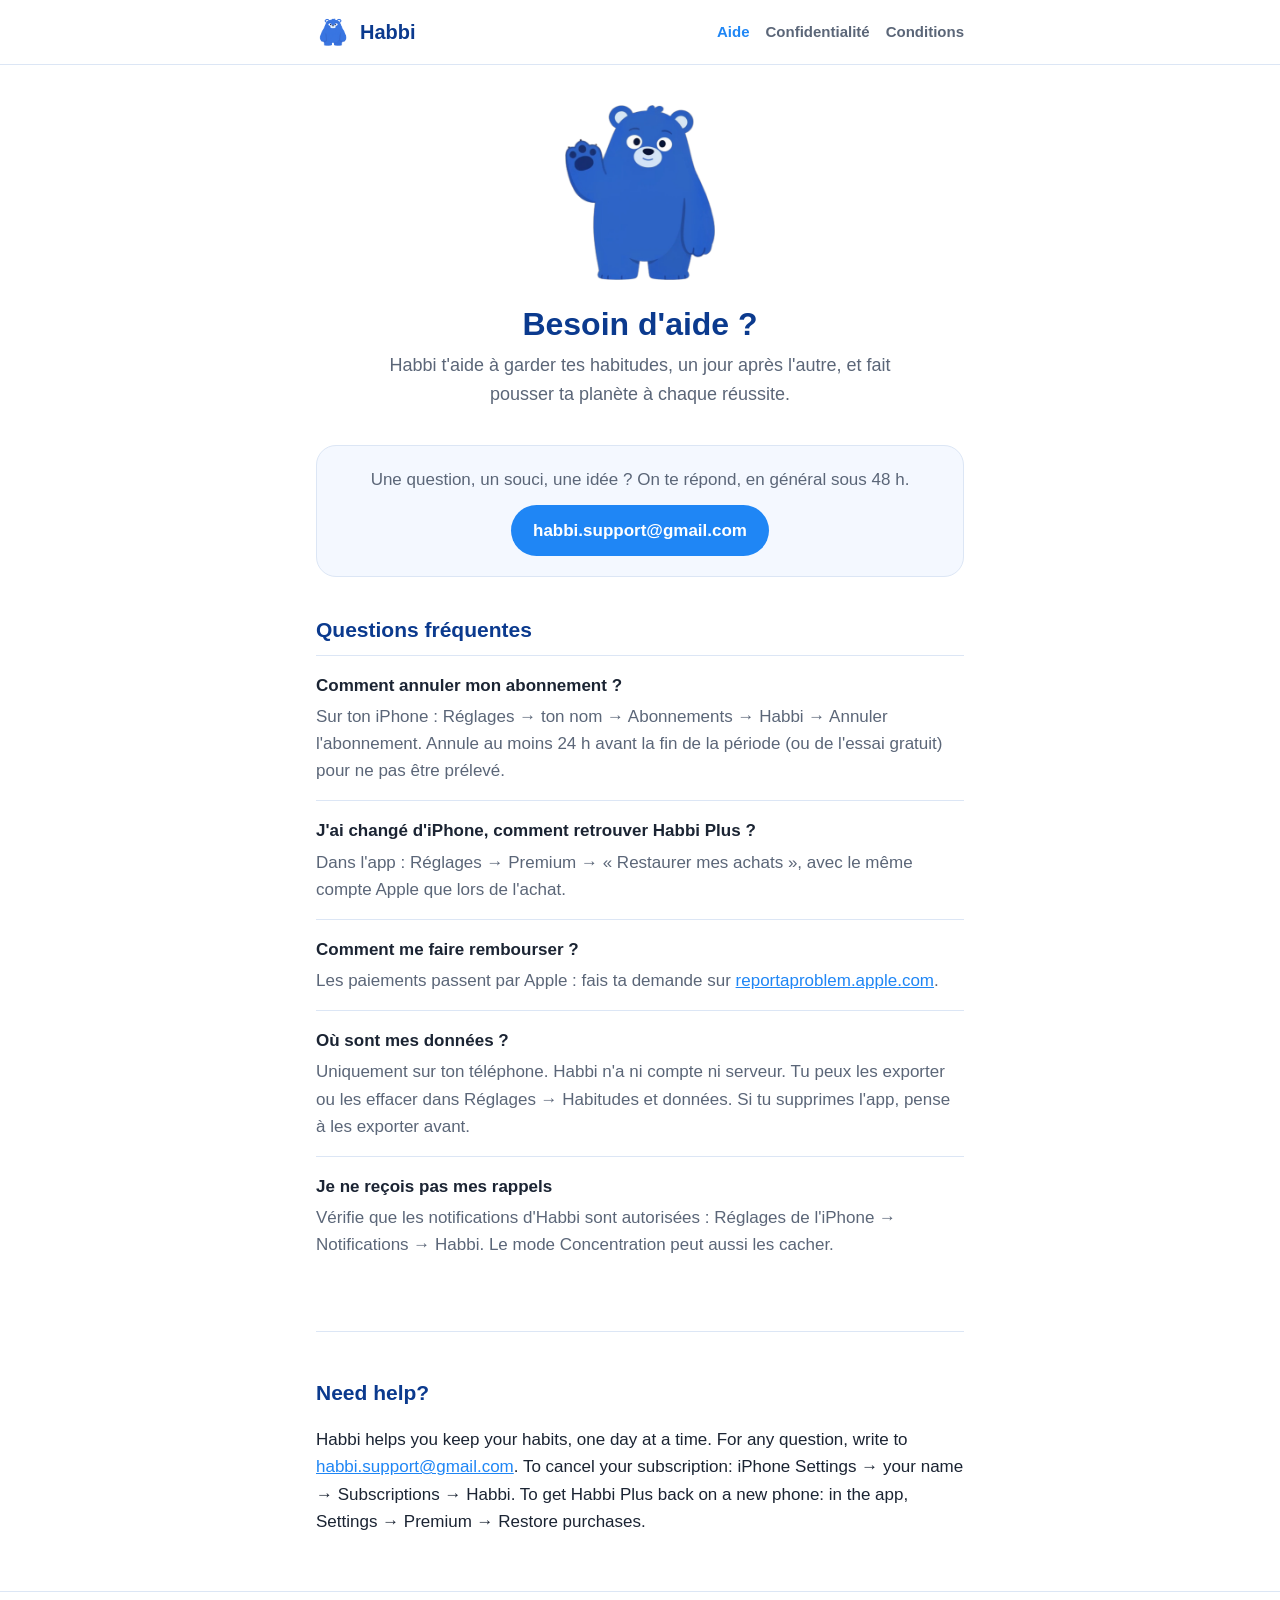
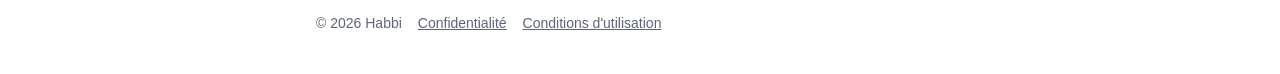
==== index.html @ fc19c70e "Site Habbi : aide, confidentialité, conditions Co-Authored-By: Claude Opus 5.5 <noreply@anthropic.co" ====
<!doctype html>
<html lang="fr">
<head>
  <meta charset="utf-8">
  <meta name="viewport" content="width=device-width, initial-scale=1">
  <title>Habbi · Aide</title>
  <meta name="description" content="Habbi, l'app qui t'aide à garder tes habitudes. Aide, contact et questions fréquentes.">
  <link rel="icon" href="favicon.png">
  <link rel="apple-touch-icon" href="favicon.png">
  <link rel="stylesheet" href="style.css">
</head>
<body>
  <header>
    <div class="wrap">
      <a class="logo" href="./"><img src="favicon.png" alt="">Habbi</a>
      <nav>
        <a href="./" aria-current="page">Aide</a>
        <a href="confidentialite.html">Confidentialité</a>
        <a href="conditions.html">Conditions</a>
      </nav>
    </div>
  </header>

  <main class="wrap">
    <section class="hero">
      <img src="habbi.png" alt="Habbi, l'ourson bleu, fait coucou">
      <h1>Besoin d'aide ?</h1>
      <p class="lead">Habbi t'aide à garder tes habitudes, un jour après l'autre, et fait pousser ta planète à chaque réussite.</p>
    </section>

    <section class="contact">
      <p>Une question, un souci, une idée ? On te répond, en général sous 48 h.</p>
      <a class="button" href="mailto:habbi.support@gmail.com?subject=Habbi%20%3A%20aide">habbi.support@gmail.com</a>
    </section>

    <h2>Questions fréquentes</h2>
    <div class="faq">
      <div>
        <h3>Comment annuler mon abonnement ?</h3>
        <p>Sur ton iPhone : Réglages → ton nom → Abonnements → Habbi → Annuler l'abonnement. Annule au moins 24 h avant la fin de la période (ou de l'essai gratuit) pour ne pas être prélevé.</p>
      </div>
      <div>
        <h3>J'ai changé d'iPhone, comment retrouver Habbi Plus ?</h3>
        <p>Dans l'app : Réglages → Premium → « Restaurer mes achats », avec le même compte Apple que lors de l'achat.</p>
      </div>
      <div>
        <h3>Comment me faire rembourser ?</h3>
        <p>Les paiements passent par Apple : fais ta demande sur <a href="https://reportaproblem.apple.com">reportaproblem.apple.com</a>.</p>
      </div>
      <div>
        <h3>Où sont mes données ?</h3>
        <p>Uniquement sur ton téléphone. Habbi n'a ni compte ni serveur. Tu peux les exporter ou les effacer dans Réglages → Habitudes et données. Si tu supprimes l'app, pense à les exporter avant.</p>
      </div>
      <div>
        <h3>Je ne reçois pas mes rappels</h3>
        <p>Vérifie que les notifications d'Habbi sont autorisées : Réglages de l'iPhone → Notifications → Habbi. Le mode Concentration peut aussi les cacher.</p>
      </div>
    </div>

    <section class="lang" lang="en">
      <h2>Need help?</h2>
      <p>Habbi helps you keep your habits, one day at a time. For any question, write to <a href="mailto:habbi.support@gmail.com">habbi.support@gmail.com</a>. To cancel your subscription: iPhone Settings → your name → Subscriptions → Habbi. To get Habbi Plus back on a new phone: in the app, Settings → Premium → Restore purchases.</p>
    </section>
  </main>

  <footer>
    <div class="wrap">
      <span>© 2026 Habbi</span>
      <a href="confidentialite.html">Confidentialité</a>
      <a href="conditions.html">Conditions d'utilisation</a>
    </div>
  </footer>
</body>
</html>
---- style.css ----
:root {
  --bleu: #1F86F5;
  --nuit: #0B3A8E;
  --ciel: #EEF5FF;
  --soleil: #FFD24A;
  --bg: #FFFFFF;
  --card: #F4F8FF;
  --text: #1B2433;
  --muted: #5B6678;
  --line: #DCE6F5;
  --link: #1F86F5;
}
@media (prefers-color-scheme: dark) {
  :root {
    --bg: #0A1426;
    --card: #12213B;
    --text: #E8EEF8;
    --muted: #9AA8BF;
    --line: #22355A;
    --nuit: #CFE2FF;
    --link: #6FB3FF;
  }
}
* { box-sizing: border-box; }
html { -webkit-text-size-adjust: 100%; }
body {
  margin: 0;
  background: var(--bg);
  color: var(--text);
  font: 17px/1.6 ui-rounded, -apple-system, BlinkMacSystemFont, "SF Pro Rounded", "Segoe UI", Roboto, sans-serif;
}
a { color: var(--link); }
.wrap { max-width: 680px; margin: 0 auto; padding: 0 16px; }

header { border-bottom: 1px solid var(--line); }
header .wrap { display: flex; align-items: center; justify-content: space-between; gap: 12px; height: 64px; }
.logo { display: flex; align-items: center; gap: 10px; text-decoration: none; color: var(--nuit); font-weight: 800; font-size: 20px; }
.logo img { width: 34px; height: 34px; border-radius: 10px; }
nav { display: flex; gap: 16px; font-size: 15px; }
nav a { text-decoration: none; color: var(--muted); font-weight: 600; }
nav a[aria-current="page"] { color: var(--bleu); }

.hero { text-align: center; padding: 40px 0 8px; }
.hero img { width: 150px; height: auto; }
h1 { color: var(--nuit); font-size: 32px; line-height: 1.2; margin: 16px 0 8px; font-weight: 800; }
.lead { color: var(--muted); font-size: 18px; margin: 0 auto; max-width: 30em; }
h2 { color: var(--nuit); font-size: 21px; margin: 36px 0 8px; font-weight: 800; }
h3 { font-size: 17px; margin: 0 0 4px; }

.contact {
  background: var(--card); border: 1px solid var(--line); border-radius: 20px;
  padding: 20px; margin: 28px 0; text-align: center;
}
.contact p { margin: 0 0 12px; color: var(--muted); }
.button {
  display: inline-block; background: var(--bleu); color: #fff; text-decoration: none;
  font-weight: 700; padding: 12px 22px; border-radius: 999px; word-break: break-all;
}
.faq > div { border-top: 1px solid var(--line); padding: 16px 0; }
.faq p { margin: 0; color: var(--muted); }

.doc h2 { font-size: 18px; margin-top: 28px; }
.doc p, .doc li { color: var(--text); }
.updated { color: var(--muted); font-size: 15px; }
.lang { margin-top: 56px; padding-top: 8px; border-top: 1px solid var(--line); }

footer { margin: 56px 0 0; border-top: 1px solid var(--line); padding: 20px 0 40px; color: var(--muted); font-size: 14px; }
footer .wrap { display: flex; flex-wrap: wrap; gap: 8px 16px; }
footer a { color: var(--muted); }

@media (max-width: 420px) {
  nav { gap: 12px; font-size: 14px; }
  h1 { font-size: 27px; }
}
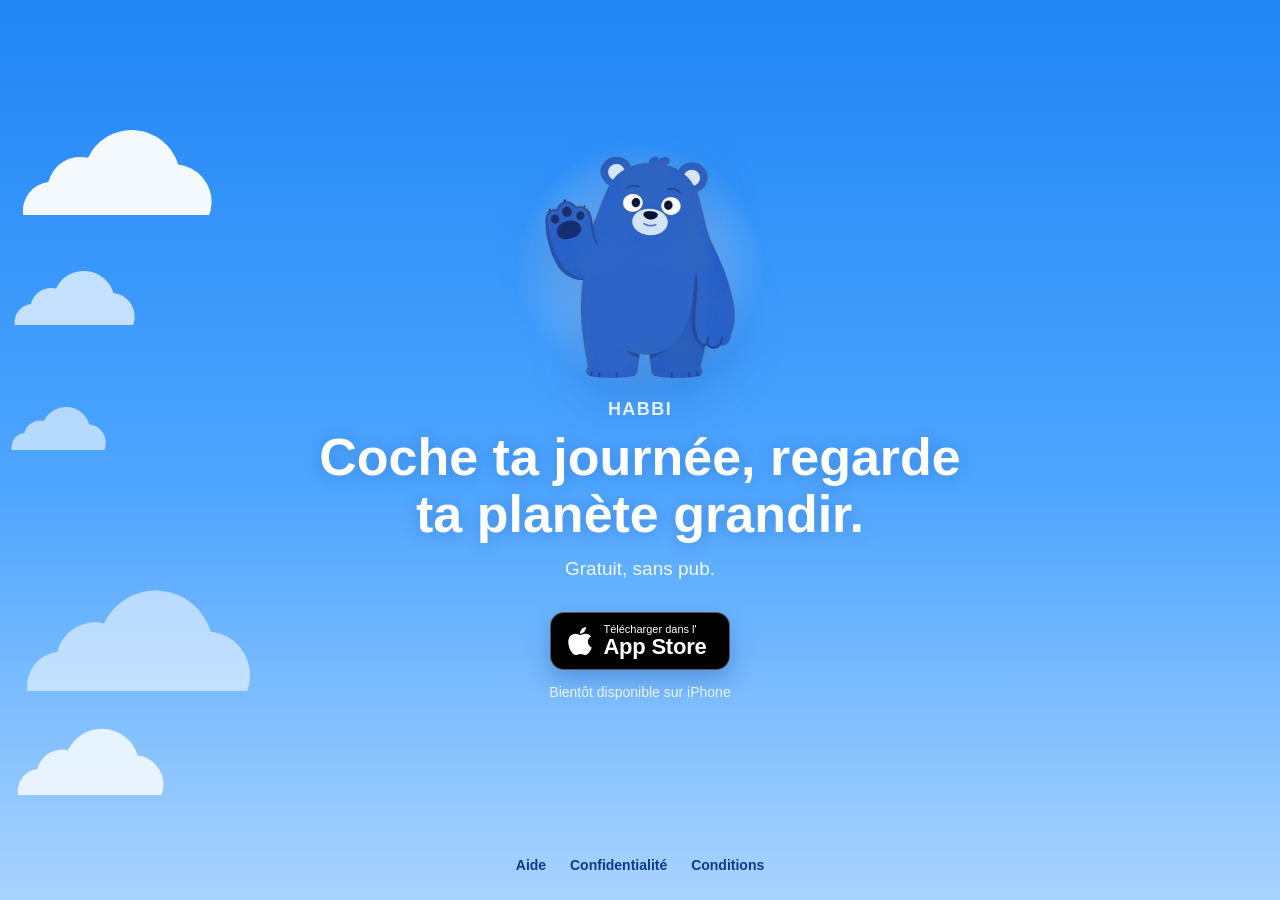
==== commit a6c74a29: "Accueil : ciel bleu, nuages, App Store ; aide déplacée, mode clair seul Co-Authored-By: Claude Opus " ====
--- a/index.html
+++ b/index.html
@@ -2,73 +2,117 @@
 <html lang="fr">
 <head>
   <meta charset="utf-8">
-  <meta name="viewport" content="width=device-width, initial-scale=1">
-  <title>Habbi · Aide</title>
-  <meta name="description" content="Habbi, l'app qui t'aide à garder tes habitudes. Aide, contact et questions fréquentes.">
+  <meta name="viewport" content="width=device-width, initial-scale=1, viewport-fit=cover">
+  <meta name="color-scheme" content="light">
+  <meta name="theme-color" content="#1F86F5">
+  <title>Habbi · Tes habitudes, ta planète</title>
+  <meta name="description" content="Coche ta journée, regarde ta planète grandir. Habbi, l'app iPhone pour garder tes habitudes. Gratuit, sans pub.">
+  <meta property="og:title" content="Habbi">
+  <meta property="og:description" content="Coche ta journée, regarde ta planète grandir.">
+  <meta property="og:image" content="https://tophile7.github.io/habbi/habbi.png">
   <link rel="icon" href="favicon.png">
   <link rel="apple-touch-icon" href="favicon.png">
-  <link rel="stylesheet" href="style.css">
+  <style>
+    * { box-sizing: border-box; }
+    html, body { margin: 0; height: 100%; }
+    body {
+      min-height: 100svh;
+      background: linear-gradient(180deg, #1F86F5 0%, #4FA6FF 55%, #A9D3FF 100%);
+      background-color: #1F86F5;
+      color: #fff;
+      font: 17px/1.5 ui-rounded, -apple-system, BlinkMacSystemFont, "SF Pro Rounded", "Segoe UI", Roboto, sans-serif;
+      overflow-x: hidden;
+      display: flex; flex-direction: column;
+    }
+
+    /* Nuages qui passent */
+    .sky { position: fixed; inset: 0; pointer-events: none; overflow: hidden; }
+    .cloud {
+      position: absolute; left: 0; width: 180px; height: auto; color: #fff;
+      animation: drift linear infinite; will-change: transform;
+    }
+    .c1 { top: 8%;  width: 220px; opacity: .95; animation-duration: 60s; animation-delay: -10s; }
+    .c2 { top: 26%; width: 140px; opacity: .7;  animation-duration: 80s; animation-delay: -45s; }
+    .c3 { top: 58%; width: 260px; opacity: .55; animation-duration: 95s; animation-delay: -20s; }
+    .c4 { top: 76%; width: 170px; opacity: .8;  animation-duration: 70s; animation-delay: -60s; }
+    .c5 { top: 42%; width: 110px; opacity: .6;  animation-duration: 55s; animation-delay: -30s; }
+    @keyframes drift {
+      from { transform: translateX(-300px); }
+      to   { transform: translateX(calc(100vw + 40px)); }
+    }
+
+    main {
+      position: relative; flex: 1;
+      display: flex; flex-direction: column; align-items: center; justify-content: center;
+      text-align: center; padding: 48px 16px 24px;
+    }
+    .bear { width: 190px; height: auto; animation: float 4s ease-in-out infinite; filter: drop-shadow(0 18px 24px rgba(11,58,142,.25)); position: relative; }
+    .halo { position: relative; display: grid; place-items: center; }
+    .halo::before { content: ""; position: absolute; width: 260px; height: 260px; border-radius: 50%; background: radial-gradient(circle, rgba(255,255,255,.55) 0%, rgba(255,255,255,0) 68%); }
+    @keyframes float { 50% { transform: translateY(-10px); } }
+    .name { margin: 18px 0 0; font-size: 18px; font-weight: 800; letter-spacing: .08em; text-transform: uppercase; opacity: .85; }
+    h1 {
+      margin: 6px 0 12px; max-width: 13em;
+      font-size: clamp(32px, 8vw, 52px); line-height: 1.1; font-weight: 800;
+      text-shadow: 0 2px 16px rgba(11,58,142,.25);
+    }
+    .sub { margin: 0 0 28px; font-size: 19px; opacity: .92; }
+
+    .store {
+      display: inline-flex; align-items: center; gap: 10px;
+      background: #000; color: #fff; text-decoration: none;
+      padding: 10px 22px 10px 16px; border-radius: 14px; border: 1px solid rgba(255,255,255,.35);
+      box-shadow: 0 10px 24px rgba(11,58,142,.3);
+      transition: transform .15s ease;
+    }
+    .store:hover { transform: translateY(-2px); }
+    .store svg { width: 26px; height: 32px; flex: none; }
+    .store span { display: flex; flex-direction: column; align-items: flex-start; line-height: 1.1; }
+    .store small { font-size: 11px; }
+    .store b { font-size: 22px; font-weight: 600; letter-spacing: -.01em; }
+    .soon { margin: 12px 0 0; font-size: 14px; opacity: .85; }
+
+    footer { position: relative; padding: 20px 16px calc(24px + env(safe-area-inset-bottom)); text-align: center; font-size: 14px; }
+    footer a { color: #0B3A8E; text-decoration: none; font-weight: 700; margin: 0 10px; }
+    footer a:hover { text-decoration: underline; }
+
+    @media (prefers-reduced-motion: reduce) {
+      .cloud, .bear { animation: none; }
+      .c1 { transform: translateX(6vw); } .c2 { transform: translateX(70vw); } .c3 { transform: translateX(55vw); }
+      .c4 { transform: translateX(10vw); } .c5 { transform: translateX(85vw); }
+    }
+  </style>
 </head>
 <body>
-  <header>
-    <div class="wrap">
-      <a class="logo" href="./"><img src="favicon.png" alt="">Habbi</a>
-      <nav>
-        <a href="./" aria-current="page">Aide</a>
-        <a href="confidentialite.html">Confidentialité</a>
-        <a href="conditions.html">Conditions</a>
-      </nav>
-    </div>
-  </header>
+  <svg width="0" height="0" style="position:absolute" aria-hidden="true">
+    <symbol id="cloud" viewBox="0 -30 200 130">
+      <path fill="currentColor" d="M50 92h108a34 34 0 0 0 4-67.8A44 44 0 0 0 80 18 30 30 0 0 0 44 40a26 26 0 0 0 6 52z"/>
+    </symbol>
+  </svg>
+  <div class="sky" aria-hidden="true">
+    <svg class="cloud c1" viewBox="0 -30 200 130"><use href="#cloud"/></svg>
+    <svg class="cloud c2" viewBox="0 -30 200 130"><use href="#cloud"/></svg>
+    <svg class="cloud c3" viewBox="0 -30 200 130"><use href="#cloud"/></svg>
+    <svg class="cloud c4" viewBox="0 -30 200 130"><use href="#cloud"/></svg>
+    <svg class="cloud c5" viewBox="0 -30 200 130"><use href="#cloud"/></svg>
+  </div>
 
-  <main class="wrap">
-    <section class="hero">
-      <img src="habbi.png" alt="Habbi, l'ourson bleu, fait coucou">
-      <h1>Besoin d'aide ?</h1>
-      <p class="lead">Habbi t'aide à garder tes habitudes, un jour après l'autre, et fait pousser ta planète à chaque réussite.</p>
-    </section>
-
-    <section class="contact">
-      <p>Une question, un souci, une idée ? On te répond, en général sous 48 h.</p>
-      <a class="button" href="mailto:habbi.support@gmail.com?subject=Habbi%20%3A%20aide">habbi.support@gmail.com</a>
-    </section>
-
-    <h2>Questions fréquentes</h2>
-    <div class="faq">
-      <div>
-        <h3>Comment annuler mon abonnement ?</h3>
-        <p>Sur ton iPhone : Réglages → ton nom → Abonnements → Habbi → Annuler l'abonnement. Annule au moins 24 h avant la fin de la période (ou de l'essai gratuit) pour ne pas être prélevé.</p>
-      </div>
-      <div>
-        <h3>J'ai changé d'iPhone, comment retrouver Habbi Plus ?</h3>
-        <p>Dans l'app : Réglages → Premium → « Restaurer mes achats », avec le même compte Apple que lors de l'achat.</p>
-      </div>
-      <div>
-        <h3>Comment me faire rembourser ?</h3>
-        <p>Les paiements passent par Apple : fais ta demande sur <a href="https://reportaproblem.apple.com">reportaproblem.apple.com</a>.</p>
-      </div>
-      <div>
-        <h3>Où sont mes données ?</h3>
-        <p>Uniquement sur ton téléphone. Habbi n'a ni compte ni serveur. Tu peux les exporter ou les effacer dans Réglages → Habitudes et données. Si tu supprimes l'app, pense à les exporter avant.</p>
-      </div>
-      <div>
-        <h3>Je ne reçois pas mes rappels</h3>
-        <p>Vérifie que les notifications d'Habbi sont autorisées : Réglages de l'iPhone → Notifications → Habbi. Le mode Concentration peut aussi les cacher.</p>
-      </div>
-    </div>
-
-    <section class="lang" lang="en">
-      <h2>Need help?</h2>
-      <p>Habbi helps you keep your habits, one day at a time. For any question, write to <a href="mailto:habbi.support@gmail.com">habbi.support@gmail.com</a>. To cancel your subscription: iPhone Settings → your name → Subscriptions → Habbi. To get Habbi Plus back on a new phone: in the app, Settings → Premium → Restore purchases.</p>
-    </section>
+  <main>
+    <div class="halo"><img class="bear" src="habbi.png" alt="Habbi, l'ourson bleu, fait coucou"></div>
+    <p class="name">Habbi</p>
+    <h1>Coche ta journée, regarde ta planète grandir.</h1>
+    <p class="sub">Gratuit, sans pub.</p>
+    <a class="store" href="#" aria-label="Télécharger dans l'App Store (bientôt)">
+      <svg viewBox="0 0 384 512" aria-hidden="true"><path fill="currentColor" d="M318.7 268.7c-.2-36.7 16.4-64.4 50-84.8-18.8-26.9-47.2-41.7-84.7-44.6-35.5-2.8-74.3 20.7-88.5 20.7-15 0-49.4-19.7-76.4-19.7C63.3 141.2 4 184.8 4 273.5q0 39.3 14.4 81.2c12.8 36.7 59 126.7 107.2 125.2 25.2-.6 43-17.9 75.8-17.9 31.8 0 48.3 17.9 76.4 17.9 48.6-.7 90.4-82.5 102.6-119.3-65.2-30.7-61.7-90-61.7-91.9zm-56.6-164.2c27.3-32.4 24.8-61.9 24-72.5-24.1 1.4-52 16.4-67.9 34.9-17.5 19.8-27.8 44.3-25.6 71.9 26.1 2 49.9-11.4 69.5-34.3z"/></svg>
+      <span><small>Télécharger dans l'</small><b>App Store</b></span>
+    </a>
+    <p class="soon">Bientôt disponible sur iPhone</p>
   </main>
 
   <footer>
-    <div class="wrap">
-      <span>© 2026 Habbi</span>
-      <a href="confidentialite.html">Confidentialité</a>
-      <a href="conditions.html">Conditions d'utilisation</a>
-    </div>
+    <a href="aide.html">Aide</a>
+    <a href="confidentialite.html">Confidentialité</a>
+    <a href="conditions.html">Conditions</a>
   </footer>
 </body>
 </html>
